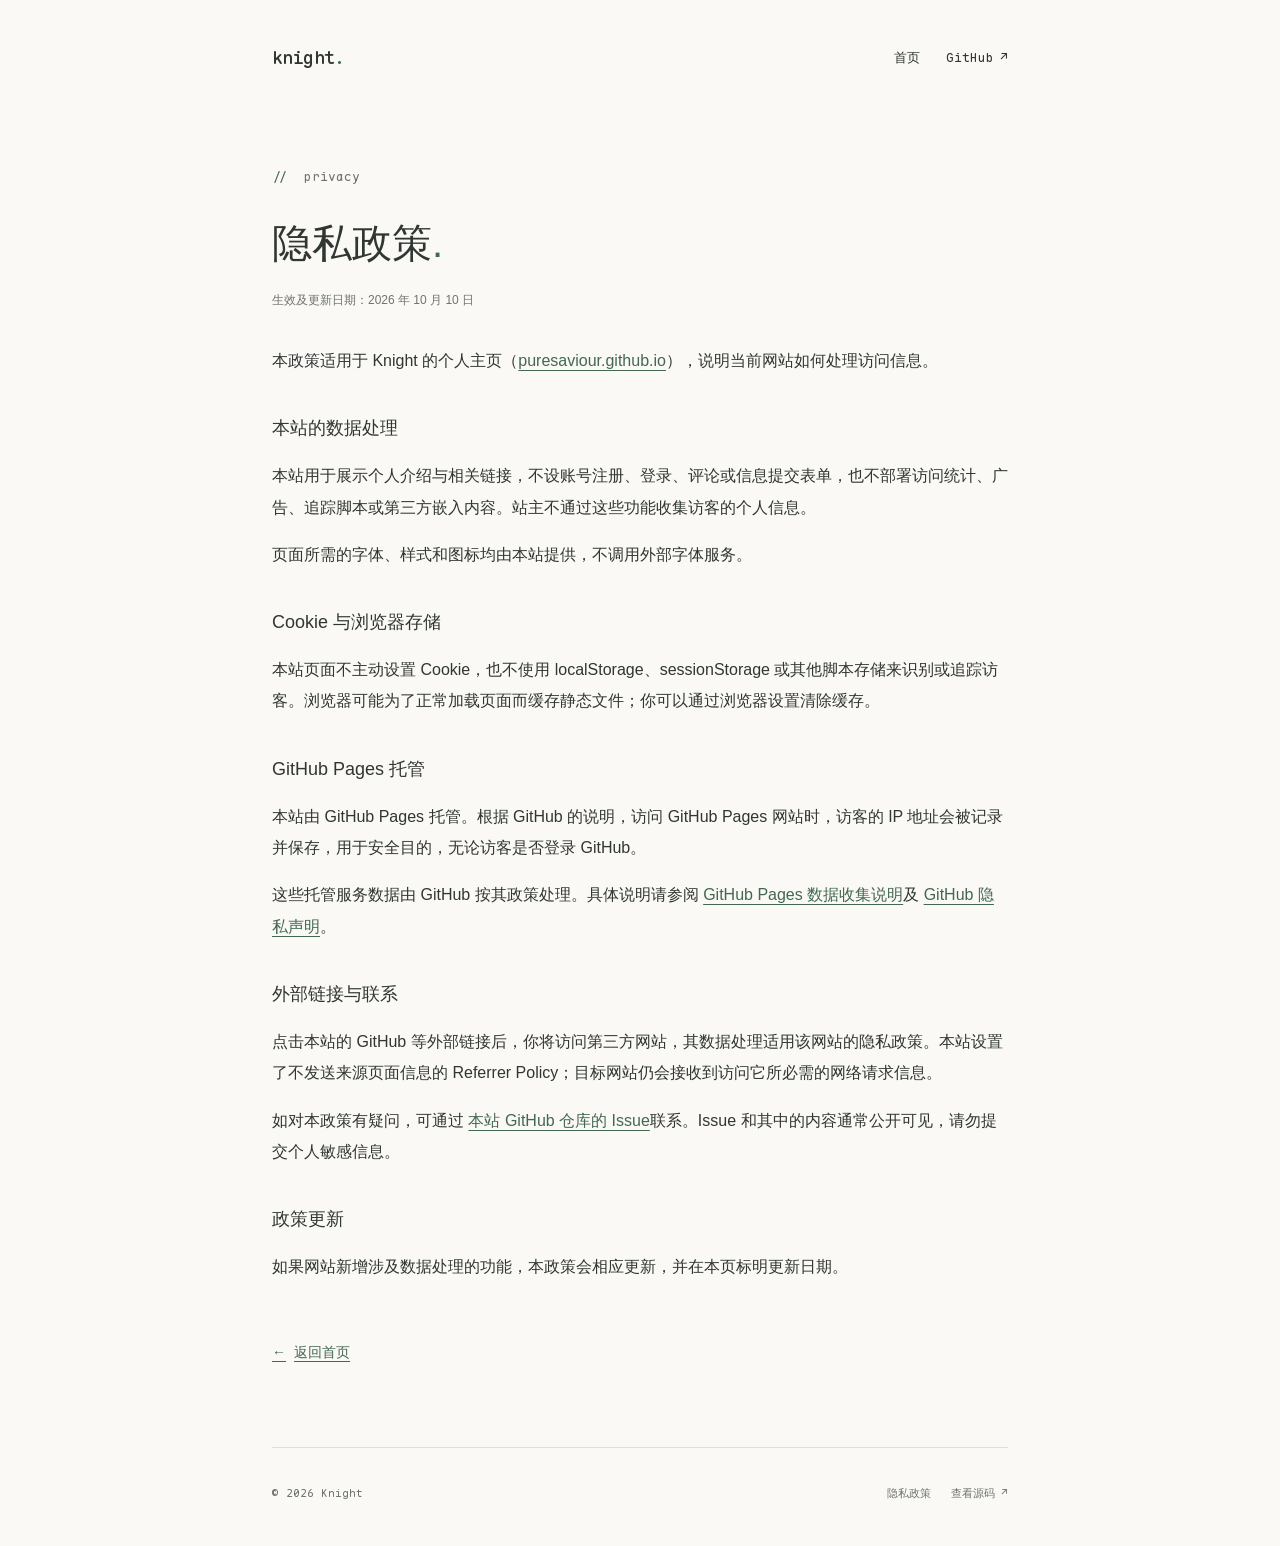
==== privacy.html @ c7380b5d "Publish Knight homepage with privacy policy" ====
<!doctype html>
<html lang="zh-CN">
  <head>
    <meta charset="utf-8">
    <meta name="viewport" content="width=device-width, initial-scale=1">
    <meta name="color-scheme" content="light">
    <meta name="referrer" content="no-referrer">
    <meta name="theme-color" content="#faf9f6">
    <meta name="description" content="Knight 个人主页的隐私政策：本站的数据处理、GitHub Pages 托管和外部链接说明。">
    <title>隐私政策 · Knight</title>
    <link rel="icon" type="image/svg+xml" href="./assets/favicon.svg">
    <link rel="preload" href="./assets/fonts/maple-mono.woff2" as="font" type="font/woff2" crossorigin>
    <link rel="stylesheet" href="./style.css">
  </head>
  <body>
    <a class="skip-link" href="#main">跳到正文</a>
    <div class="page">
      <header class="site-header">
        <a class="wordmark" href="./" aria-label="Knight 首页">knight<span aria-hidden="true">.</span></a>
        <nav aria-label="主导航">
          <a href="./">首页</a>
          <a href="https://github.com/pureSaviour">GitHub <span aria-hidden="true">↗</span></a>
        </nav>
      </header>

      <main class="policy" id="main">
        <p class="eyebrow" aria-hidden="true"><span class="comment">//</span> privacy</p>
        <h1>隐私政策<span class="accent" aria-hidden="true">.</span></h1>
        <p class="policy-date">生效及更新日期：<time datetime="2026-10-10">2026 年 10 月 10 日</time></p>
        <p>本政策适用于 Knight 的个人主页（<a href="https://puresaviour.github.io/">puresaviour.github.io</a>），说明当前网站如何处理访问信息。</p>

        <section aria-labelledby="site-data">
          <h2 id="site-data">本站的数据处理</h2>
          <p>本站用于展示个人介绍与相关链接，不设账号注册、登录、评论或信息提交表单，也不部署访问统计、广告、追踪脚本或第三方嵌入内容。站主不通过这些功能收集访客的个人信息。</p>
          <p>页面所需的字体、样式和图标均由本站提供，不调用外部字体服务。</p>
        </section>

        <section aria-labelledby="storage">
          <h2 id="storage">Cookie 与浏览器存储</h2>
          <p>本站页面不主动设置 Cookie，也不使用 localStorage、sessionStorage 或其他脚本存储来识别或追踪访客。浏览器可能为了正常加载页面而缓存静态文件；你可以通过浏览器设置清除缓存。</p>
        </section>

        <section aria-labelledby="hosting">
          <h2 id="hosting">GitHub Pages 托管</h2>
          <p>本站由 GitHub Pages 托管。根据 GitHub 的说明，访问 GitHub Pages 网站时，访客的 IP 地址会被记录并保存，用于安全目的，无论访客是否登录 GitHub。</p>
          <p>这些托管服务数据由 GitHub 按其政策处理。具体说明请参阅 <a href="https://docs.github.com/en/pages/getting-started-with-github-pages/what-is-github-pages#data-collection">GitHub Pages 数据收集说明</a>及 <a href="https://docs.github.com/en/site-policy/privacy-policies/github-general-privacy-statement">GitHub 隐私声明</a>。</p>
        </section>

        <section aria-labelledby="external-links">
          <h2 id="external-links">外部链接与联系</h2>
          <p>点击本站的 GitHub 等外部链接后，你将访问第三方网站，其数据处理适用该网站的隐私政策。本站设置了不发送来源页面信息的 Referrer Policy；目标网站仍会接收到访问它所必需的网络请求信息。</p>
          <p>如对本政策有疑问，可通过 <a href="https://github.com/pureSaviour/pureSaviour.github.io/issues">本站 GitHub 仓库的 Issue</a>联系。Issue 和其中的内容通常公开可见，请勿提交个人敏感信息。</p>
        </section>

        <section aria-labelledby="updates">
          <h2 id="updates">政策更新</h2>
          <p>如果网站新增涉及数据处理的功能，本政策会相应更新，并在本页标明更新日期。</p>
        </section>

        <a class="back-home" href="./"><span aria-hidden="true">←</span> 返回首页</a>
      </main>

      <footer class="site-footer">
        <span>© 2026 Knight</span>
        <div class="footer-links">
          <a href="./privacy.html" aria-current="page">隐私政策</a>
          <a href="https://github.com/pureSaviour/pureSaviour.github.io">查看源码 <span aria-hidden="true">↗</span></a>
        </div>
      </footer>
    </div>
  </body>
</html>
---- style.css ----
@font-face {
  font-family: "Maple Mono";
  src: url("./assets/fonts/maple-mono.woff2") format("woff2");
  font-style: normal;
  font-weight: 100 900;
  font-display: swap;
}

:root {
  color-scheme: light;
  --paper: #faf9f6;
  --ink: #303632;
  --muted: #6f746e;
  --line: #dedfd7;
  --accent: #43684f;
  --mono: "Maple Mono", "SFMono-Regular", Consolas, "Liberation Mono";
  --chinese: "PingFang SC", "Microsoft YaHei", "Noto Sans CJK SC", sans-serif;
  background: var(--paper);
  color: var(--ink);
  font-family: var(--mono), var(--chinese);
  font-synthesis: none;
  text-rendering: optimizeLegibility;
  -webkit-font-smoothing: antialiased;
}

* { box-sizing: border-box; }

html { scroll-padding-top: 32px; }

body {
  margin: 0;
  min-width: 280px;
  font-size: 16px;
  line-height: 1.8;
}

::selection { background: #dce5d8; color: var(--ink); }

a { color: inherit; text-decoration: none; }

a:hover { color: var(--accent); }

a:focus-visible {
  outline: 2px solid var(--accent);
  outline-offset: 6px;
  border-radius: 2px;
}

.page {
  width: min(100% - 64px, 736px);
  min-height: 100svh;
  margin-inline: auto;
  display: flex;
  flex-direction: column;
}

.skip-link {
  position: absolute;
  top: -100px;
  left: 20px;
  z-index: 1;
  padding: 6px 14px;
  background: var(--paper);
}

.skip-link:focus { top: 12px; }

.site-header {
  display: flex;
  justify-content: space-between;
  align-items: center;
  gap: 20px;
  padding-block: 36px;
}

.wordmark { font-size: 18px; font-weight: 550; letter-spacing: -0.6px; }
.wordmark span, .accent { color: var(--accent); }

nav { display: flex; align-items: center; gap: 26px; font-size: 13px; }
nav a { display: inline-flex; align-items: center; gap: 6px; min-height: 44px; }
nav a:first-child { font-family: var(--chinese); }

main { padding-block: 75px 88px; }

.eyebrow {
  margin: 0 0 24px;
  font-size: 13px;
  color: var(--muted);
}

.comment { margin-right: 8px; color: var(--accent); }

h1 {
  margin: 0;
  font-size: clamp(54px, 9vw, 76px);
  font-weight: 500;
  line-height: 1.2;
  letter-spacing: -4px;
}

.description {
  margin: 24px 0 0;
  font-family: var(--chinese);
  font-size: 17px;
  line-height: 2;
  letter-spacing: 0.06em;
}

.signature { margin: 28px 0 0; font-size: 13px; color: var(--muted); }
.signature > .accent { margin-right: 8px; }
.cursor { margin-left: 2px; color: var(--accent); }

.elsewhere { margin-top: 76px; border-top: 1px solid var(--line); padding-top: 26px; }

.section-heading { display: flex; justify-content: space-between; align-items: center; gap: 16px; }
h2 { margin: 0; font-family: var(--chinese); font-size: 13px; font-weight: 500; letter-spacing: 0.08em; }
.section-note { color: var(--muted); font-size: 11px; }

.profile-link {
  display: grid;
  grid-template-columns: 1fr auto 22px;
  align-items: center;
  gap: 24px;
  margin-top: 12px;
  padding-block: 16px;
}

.profile-label { font-size: 17px; }
.profile-handle { color: var(--muted); font-size: 13px; }
.profile-arrow { color: var(--accent); text-align: right; font-size: 20px; }
.profile-link:hover .profile-label { text-decoration: underline; text-underline-offset: 5px; }

.site-footer {
  display: flex;
  justify-content: space-between;
  align-items: center;
  gap: 24px;
  margin-top: auto;
  padding-block: 24px 30px;
  border-top: 1px solid var(--line);
  color: var(--muted);
  font-size: 11px;
}

.site-footer a { display: inline-flex; align-items: center; gap: 6px; min-height: 44px; }

.footer-links { display: flex; align-items: center; flex-wrap: wrap; gap: 20px; }

.policy { padding-block: 48px 72px; font-family: var(--chinese); }
.policy .eyebrow { font-family: var(--mono), monospace; }
.policy h1 { font-size: clamp(30px, 6vw, 40px); letter-spacing: 0; line-height: 1.5; font-weight: 500; }
.policy-date { margin: 16px 0 32px; color: var(--muted); font-size: 12px; }
.policy p { line-height: 1.95; overflow-wrap: anywhere; }
.policy section { margin-top: 36px; }
.policy h2 { font-size: 18px; letter-spacing: 0; }
.policy a { color: var(--accent); text-decoration: underline; text-underline-offset: 4px; }
.policy a:hover { text-decoration-thickness: 2px; }
.back-home { display: inline-flex; align-items: center; gap: 8px; min-height: 44px; margin-top: 32px; font-size: 14px; }

@media (max-width: 540px) {
  .page { width: calc(100% - 44px); }
  .site-header { padding-block: 20px; }
  nav { gap: 18px; font-size: 12px; }
  main { padding-block: 52px 64px; }
  h1 { letter-spacing: -3px; }
  .description { font-size: 16px; letter-spacing: 0.02em; }
  .elsewhere { margin-top: 60px; }
  .profile-link { gap: 12px; }
  .profile-handle { font-size: 12px; }
  .site-footer { padding-block: 16px; gap: 12px; }
  .footer-links { gap: 14px; }
  .policy { padding-block: 32px 48px; font-size: 15px; }
}
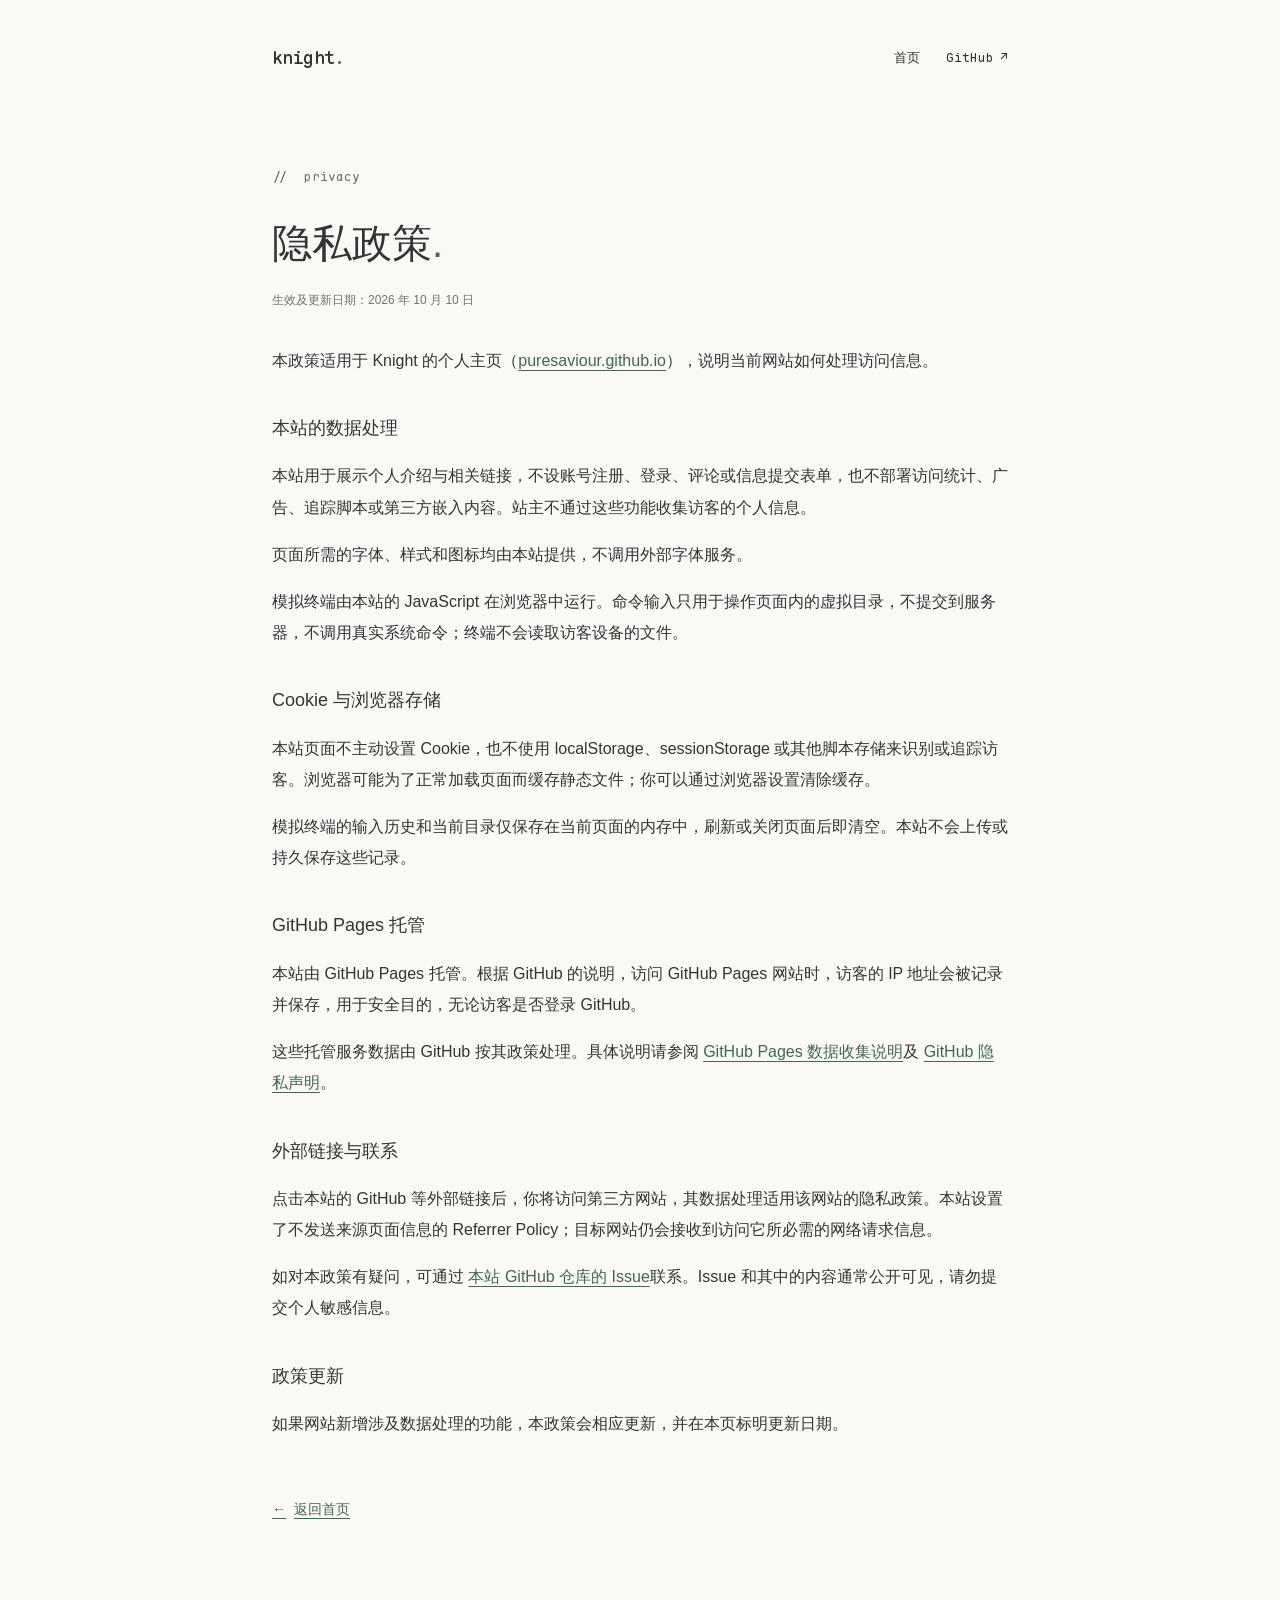
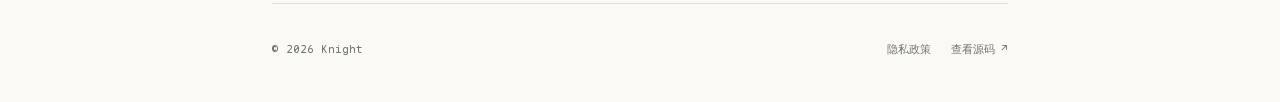
==== commit 93cc2246: "Add a read-only simulated terminal to Knight homepage" ====
--- a/privacy.html
+++ b/privacy.html
@@ -33,11 +33,13 @@
           <h2 id="site-data">本站的数据处理</h2>
           <p>本站用于展示个人介绍与相关链接，不设账号注册、登录、评论或信息提交表单，也不部署访问统计、广告、追踪脚本或第三方嵌入内容。站主不通过这些功能收集访客的个人信息。</p>
           <p>页面所需的字体、样式和图标均由本站提供，不调用外部字体服务。</p>
+          <p>模拟终端由本站的 JavaScript 在浏览器中运行。命令输入只用于操作页面内的虚拟目录，不提交到服务器，不调用真实系统命令；终端不会读取访客设备的文件。</p>
         </section>
 
         <section aria-labelledby="storage">
           <h2 id="storage">Cookie 与浏览器存储</h2>
           <p>本站页面不主动设置 Cookie，也不使用 localStorage、sessionStorage 或其他脚本存储来识别或追踪访客。浏览器可能为了正常加载页面而缓存静态文件；你可以通过浏览器设置清除缓存。</p>
+          <p>模拟终端的输入历史和当前目录仅保存在当前页面的内存中，刷新或关闭页面后即清空。本站不会上传或持久保存这些记录。</p>
         </section>
 
         <section aria-labelledby="hosting">
--- a/style.css
+++ b/style.css
@@ -146,6 +146,26 @@
 
 .footer-links { display: flex; align-items: center; flex-wrap: wrap; gap: 20px; }
 
+.sr-only { position: absolute; width: 1px; height: 1px; padding: 0; margin: -1px; overflow: hidden; clip-path: inset(50%); white-space: nowrap; border: 0; }
+.terminal-section { margin-top: 56px; }
+.terminal-heading { margin-bottom: 16px; }
+.terminal-window { border: 1px solid var(--line); border-radius: 8px; background: #f5f5ef; overflow: hidden; }
+.terminal-bar { display: flex; flex-wrap: wrap; justify-content: space-between; gap: 8px; padding: 12px 18px; border-bottom: 1px solid var(--line); color: var(--muted); font-size: 11px; }
+.terminal-label { color: var(--accent); }
+.terminal-log { min-height: 116px; max-height: 310px; overflow: auto; padding: 18px 18px 4px; overscroll-behavior: contain; scrollbar-width: thin; }
+.terminal-line { margin: 0 0 12px; font-family: var(--mono), var(--chinese); font-size: 13px; line-height: 1.85; white-space: pre-wrap; overflow-wrap: anywhere; }
+.terminal-command { color: var(--accent); }
+.terminal-muted { color: var(--muted); }
+.terminal-error { color: #9a3e34; }
+.terminal-form { display: flex; align-items: baseline; gap: 10px; padding: 12px 18px 18px; font-family: var(--mono), var(--chinese); font-size: 13px; }
+.terminal-prompt { flex-shrink: 0; color: var(--accent); white-space: nowrap; }
+.terminal-form input { flex: 1; width: 0; min-width: 0; padding: 8px 0; border: 0; border-radius: 0; background: transparent; color: var(--ink); caret-color: var(--accent); font: inherit; line-height: 1.5; }
+.terminal-form input::placeholder { color: var(--muted); opacity: 1; }
+.terminal-form input:focus-visible { outline: none; box-shadow: 0 1px var(--accent); }
+.terminal-log:focus-visible { outline: 2px solid var(--accent); outline-offset: -3px; }
+.terminal-hint, .terminal-note { margin: 12px 0 0; color: var(--muted); font-size: 11px; line-height: 1.8; }
+.terminal-note { margin-top: 4px; font-family: var(--chinese); }
+
 .policy { padding-block: 48px 72px; font-family: var(--chinese); }
 .policy .eyebrow { font-family: var(--mono), monospace; }
 .policy h1 { font-size: clamp(30px, 6vw, 40px); letter-spacing: 0; line-height: 1.5; font-weight: 500; }
@@ -169,5 +189,10 @@
   .profile-handle { font-size: 12px; }
   .site-footer { padding-block: 16px; gap: 12px; }
   .footer-links { gap: 14px; }
+  .terminal-section { margin-top: 44px; }
+  .terminal-bar { padding-inline: 14px; }
+  .terminal-log { padding-inline: 14px; }
+  .terminal-form { padding-inline: 14px; gap: 8px; }
+  .terminal-form input { font-size: 16px; }
   .policy { padding-block: 32px 48px; font-size: 15px; }
 }
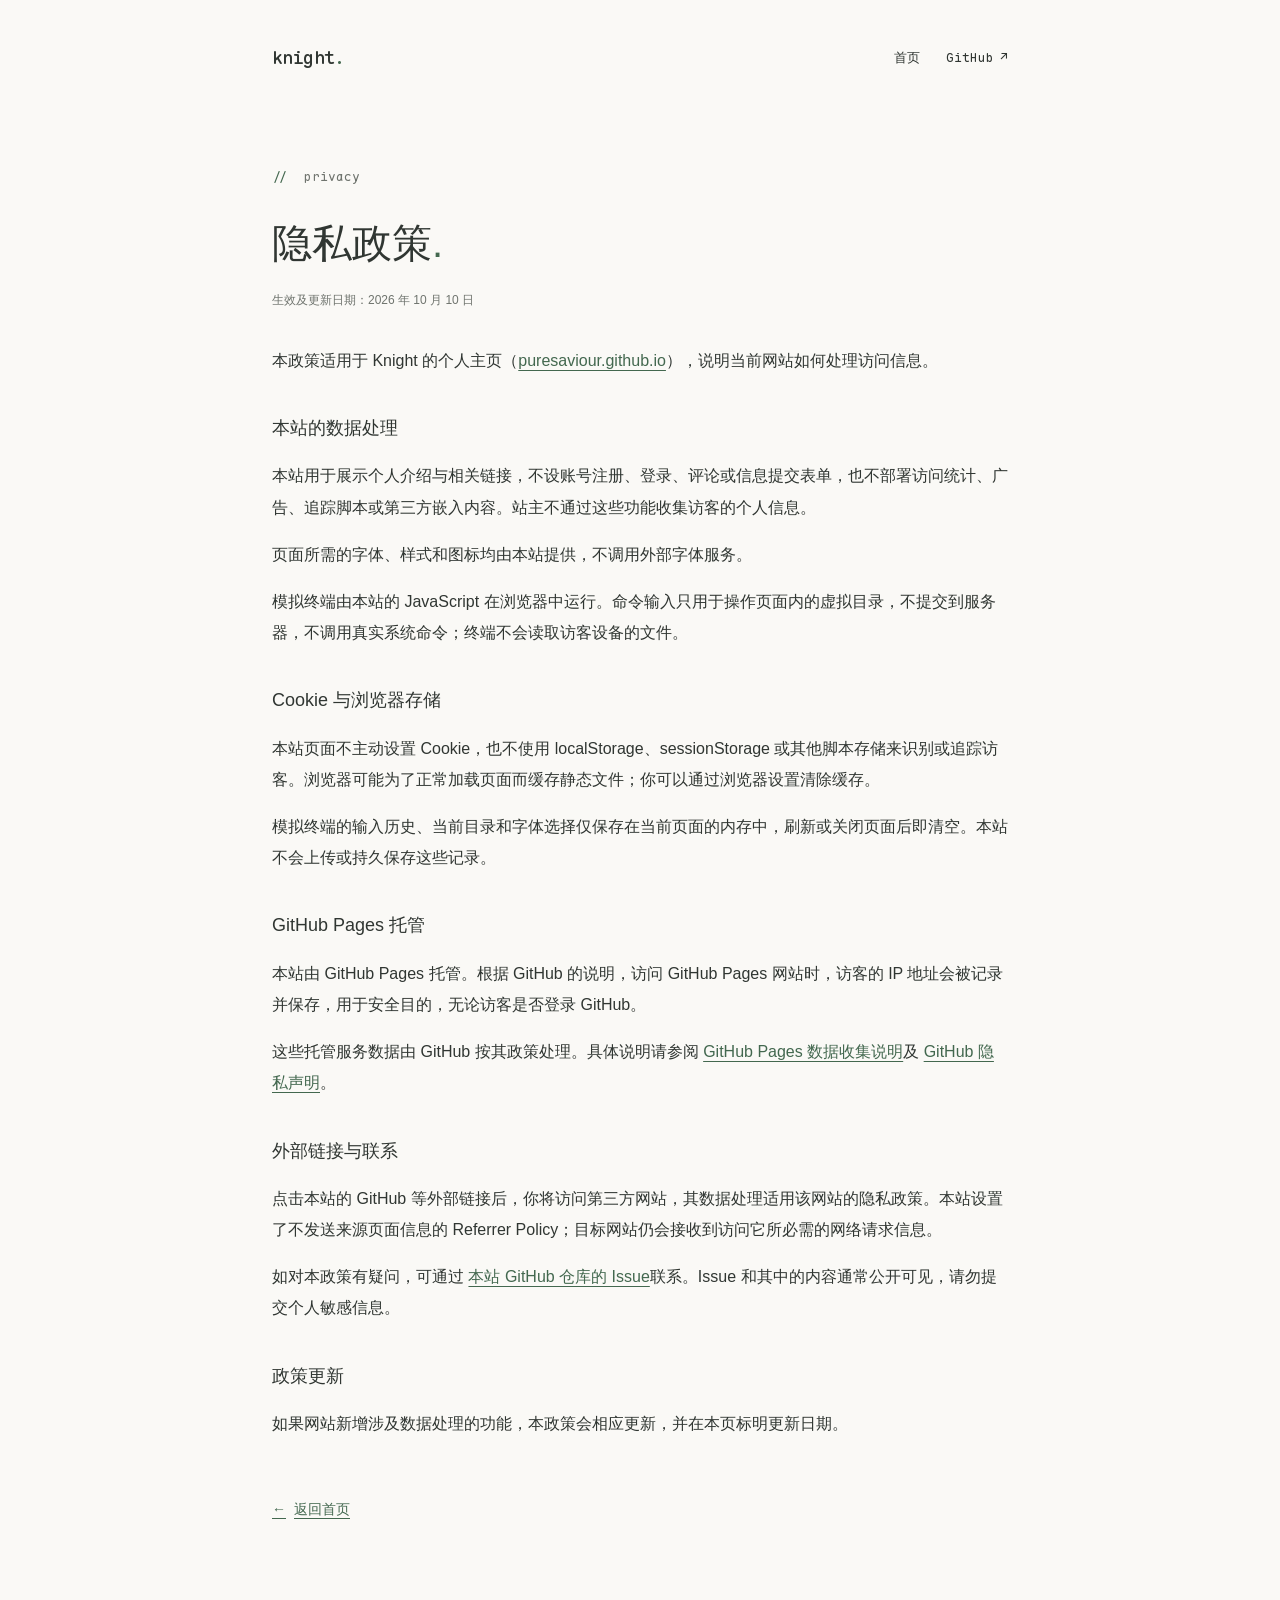
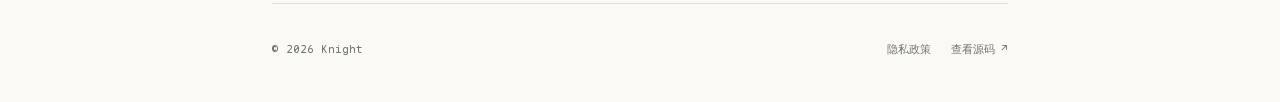
==== commit e54458a1: "Refine terminal typography, block cursor and scrollback" ====
--- a/privacy.html
+++ b/privacy.html
@@ -39,7 +39,7 @@
         <section aria-labelledby="storage">
           <h2 id="storage">Cookie 与浏览器存储</h2>
           <p>本站页面不主动设置 Cookie，也不使用 localStorage、sessionStorage 或其他脚本存储来识别或追踪访客。浏览器可能为了正常加载页面而缓存静态文件；你可以通过浏览器设置清除缓存。</p>
-          <p>模拟终端的输入历史和当前目录仅保存在当前页面的内存中，刷新或关闭页面后即清空。本站不会上传或持久保存这些记录。</p>
+          <p>模拟终端的输入历史、当前目录和字体选择仅保存在当前页面的内存中，刷新或关闭页面后即清空。本站不会上传或持久保存这些记录。</p>
         </section>
 
         <section aria-labelledby="hosting">
--- a/style.css
+++ b/style.css
@@ -3,6 +3,14 @@
   src: url("./assets/fonts/maple-mono.woff2") format("woff2");
   font-style: normal;
   font-weight: 100 900;
+  font-display: swap;
+}
+
+@font-face {
+  font-family: "JetBrains Mono";
+  src: url("./assets/fonts/jetbrains-mono.woff2") format("woff2");
+  font-style: normal;
+  font-weight: 400;
   font-display: swap;
 }
 
@@ -147,24 +155,25 @@
 .footer-links { display: flex; align-items: center; flex-wrap: wrap; gap: 20px; }
 
 .sr-only { position: absolute; width: 1px; height: 1px; padding: 0; margin: -1px; overflow: hidden; clip-path: inset(50%); white-space: nowrap; border: 0; }
-.terminal-section { margin-top: 56px; }
-.terminal-heading { margin-bottom: 16px; }
-.terminal-window { border: 1px solid var(--line); border-radius: 8px; background: #f5f5ef; overflow: hidden; }
-.terminal-bar { display: flex; flex-wrap: wrap; justify-content: space-between; gap: 8px; padding: 12px 18px; border-bottom: 1px solid var(--line); color: var(--muted); font-size: 11px; }
-.terminal-label { color: var(--accent); }
-.terminal-log { min-height: 116px; max-height: 310px; overflow: auto; padding: 18px 18px 4px; overscroll-behavior: contain; scrollbar-width: thin; }
-.terminal-line { margin: 0 0 12px; font-family: var(--mono), var(--chinese); font-size: 13px; line-height: 1.85; white-space: pre-wrap; overflow-wrap: anywhere; }
+.terminal-section { --terminal-font: "JetBrains Mono", "SFMono-Regular", Consolas, "Liberation Mono", monospace; margin-top: 36px; font-family: var(--terminal-font), var(--chinese); font-size: 14px; line-height: 1.65; font-variant-ligatures: none; }
+.terminal-section[data-font="maple"] { --terminal-font: "Maple Mono", "SFMono-Regular", Consolas, "Liberation Mono", monospace; }
+.terminal-section[data-font="system"] { --terminal-font: ui-monospace, "SFMono-Regular", Consolas, "Liberation Mono", monospace; }
+.terminal-buffer { height: clamp(260px, 42svh, 420px); overflow: auto; overscroll-behavior: contain; scrollbar-width: thin; scrollbar-color: var(--line) transparent; }
+.terminal-line { margin: 0; font: inherit; white-space: pre-wrap; overflow-wrap: anywhere; }
 .terminal-command { color: var(--accent); }
 .terminal-muted { color: var(--muted); }
 .terminal-error { color: #9a3e34; }
-.terminal-form { display: flex; align-items: baseline; gap: 10px; padding: 12px 18px 18px; font-family: var(--mono), var(--chinese); font-size: 13px; }
+.terminal-form { display: flex; align-items: baseline; gap: 1ch; margin: 0; padding: 0; }
 .terminal-prompt { flex-shrink: 0; color: var(--accent); white-space: nowrap; }
-.terminal-form input { flex: 1; width: 0; min-width: 0; padding: 8px 0; border: 0; border-radius: 0; background: transparent; color: var(--ink); caret-color: var(--accent); font: inherit; line-height: 1.5; }
-.terminal-form input::placeholder { color: var(--muted); opacity: 1; }
-.terminal-form input:focus-visible { outline: none; box-shadow: 0 1px var(--accent); }
-.terminal-log:focus-visible { outline: 2px solid var(--accent); outline-offset: -3px; }
-.terminal-hint, .terminal-note { margin: 12px 0 0; color: var(--muted); font-size: 11px; line-height: 1.8; }
-.terminal-note { margin-top: 4px; font-family: var(--chinese); }
+.terminal-editor { position: relative; flex: 1; min-width: 0; }
+.terminal-mirror, .terminal-editor textarea { margin: 0; padding: 0; border: 0; border-radius: 0; font: inherit; letter-spacing: 0; line-height: inherit; white-space: pre-wrap; overflow-wrap: anywhere; tab-size: 4; }
+.terminal-mirror { min-height: 1.65em; pointer-events: none; }
+.terminal-editor textarea { position: absolute; inset: 0; width: 100%; height: 100%; resize: none; overflow: hidden; background: transparent; color: transparent; -webkit-text-fill-color: transparent; caret-color: transparent; outline: none; box-shadow: none; }
+.terminal-editor textarea::selection { background: transparent; color: transparent; }
+.terminal-caret { display: inline; background: var(--accent); color: var(--paper); }
+.terminal-editor:not(:focus-within) .terminal-caret { background: transparent; color: inherit; box-shadow: inset 0 0 0 1px var(--accent); }
+.terminal-selection { background: #dce5d8; }
+.terminal-log:focus-visible { outline: 1px dotted var(--accent); outline-offset: 2px; }
 
 .policy { padding-block: 48px 72px; font-family: var(--chinese); }
 .policy .eyebrow { font-family: var(--mono), monospace; }
@@ -189,10 +198,6 @@
   .profile-handle { font-size: 12px; }
   .site-footer { padding-block: 16px; gap: 12px; }
   .footer-links { gap: 14px; }
-  .terminal-section { margin-top: 44px; }
-  .terminal-bar { padding-inline: 14px; }
-  .terminal-log { padding-inline: 14px; }
-  .terminal-form { padding-inline: 14px; gap: 8px; }
-  .terminal-form input { font-size: 16px; }
+  .terminal-section { margin-top: 32px; font-size: 16px; }
   .policy { padding-block: 32px 48px; font-size: 15px; }
 }
